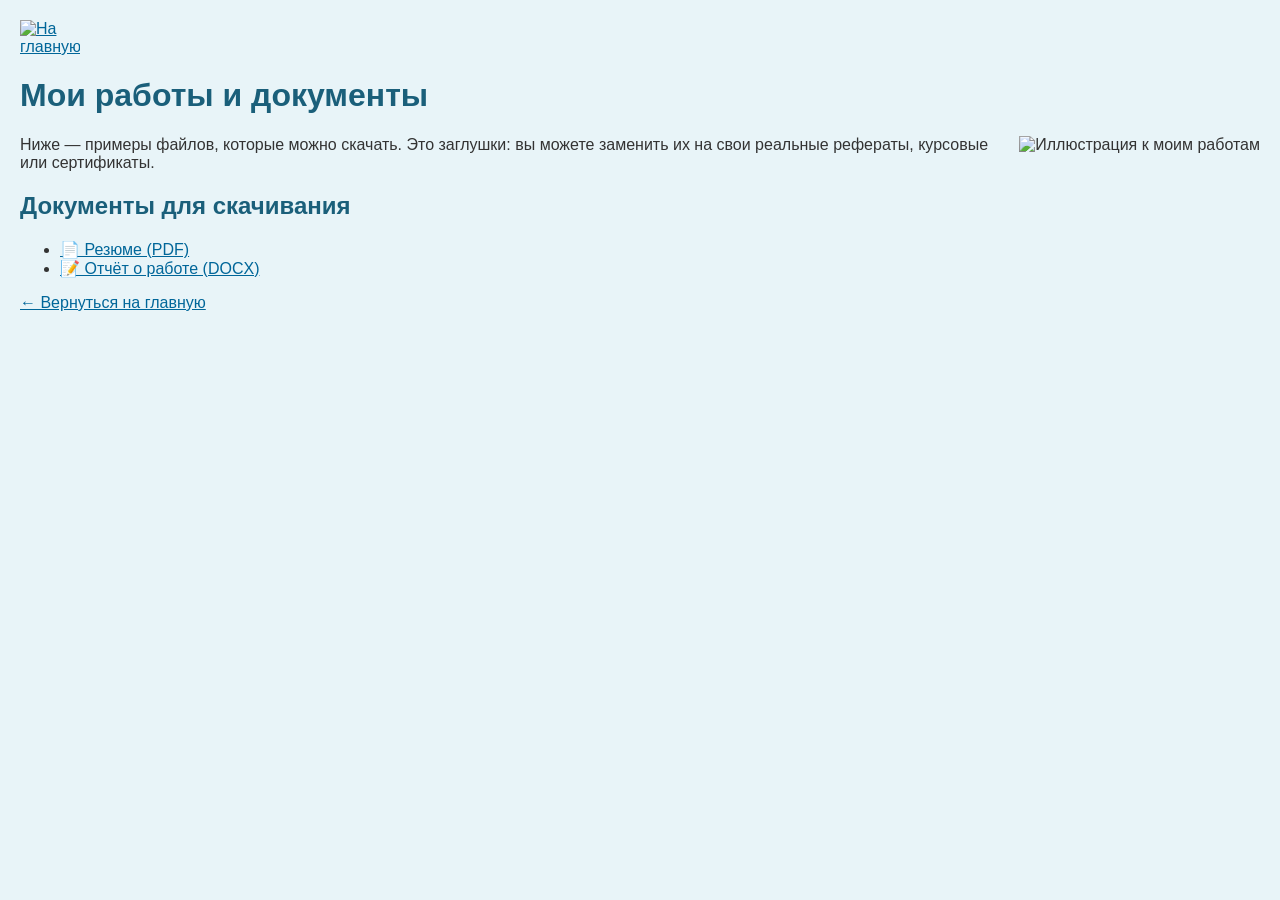
==== 1.html @ 4615b254 "Add files via upload" ====
<!DOCTYPE html>
<html lang="ru">
<head>
    <meta charset="UTF-8">
    <title>Моё портфолио — Работы</title>
    <link rel="stylesheet" href="style.css">
</head>
<!-- Фоновое изображение задаётся классом bg-page в style.css -->
<body class="bg-page">

    <a href="index.html">
        <img src="images/logo.png" alt="На главную" class="logo">
    </a>

    <h1 class="page-title">Мои работы и документы</h1>

    <!-- Картинка справа от текста (обтекание через float в CSS) -->
    <img src="images/work.jpg" alt="Иллюстрация к моим работам" class="float-right">

    <p>
        Ниже — примеры файлов, которые можно скачать. Это заглушки: вы можете заменить их на свои реальные рефераты, курсовые или сертификаты.
    </p>

    <h2>Документы для скачивания</h2>
    <ul>
        <li><a href="files/resume.pdf" target="_blank">📄 Резюме (PDF)</a></li>
        <li><a href="files/report.docx" target="_blank">📝 Отчёт о работе (DOCX)</a></li>
    </ul>

    <p>
        <a href="index.html">← Вернуться на главную</a>
    </p>

</body>
</html>
---- style.css ----
/* Общие стили для всех страниц */
body {
    font-family: Arial, sans-serif;
    background-color: #f0f8ff; /* цвет фона всех страниц */
    color: #333;
    margin: 20px;
}

/* Цвет всех заголовков */
h1, h2 {
    color: #1a5f7a;
}

/* Логотип в левом верхнем углу */
.logo {
    width: 60px;
    height: auto;
    display: block;
    margin-bottom: 10px;
}

/* Анимация пульсации для главного заголовка (требование HTML2) */
.main-title {
    animation: pulse 2s infinite;
}

@keyframes pulse {
    0% { transform: scale(1); }
    50% { transform: scale(1.05); }
    100% { transform: scale(1); }
}

/* Картинка на главной */
.avatar {
    max-width: 200px;
    height: auto;
    display: block;
    margin: 15px 0;
}

/* Таблица */
table {
    border-collapse: collapse;
    margin: 15px 0;
}

td {
    padding: 8px;
}

/* Страница 1: фоновое изображение для body */
.bg-page {
    background-image: url('images/bg.jpg');
    background-size: cover;
    background-attachment: fixed;
    background-color: #e8f4f8; /* запасной цвет, если картинка не загрузится */
}

/* Обтекание картинки текстом справа (требование HTML2) */
.float-right {
    float: right;
    margin: 0 0 10px 20px;
    max-width: 250px;
    height: auto;
}

/* Ссылки */
a {
    color: #006699;
}

a:hover {
    color: #ff6600;
}
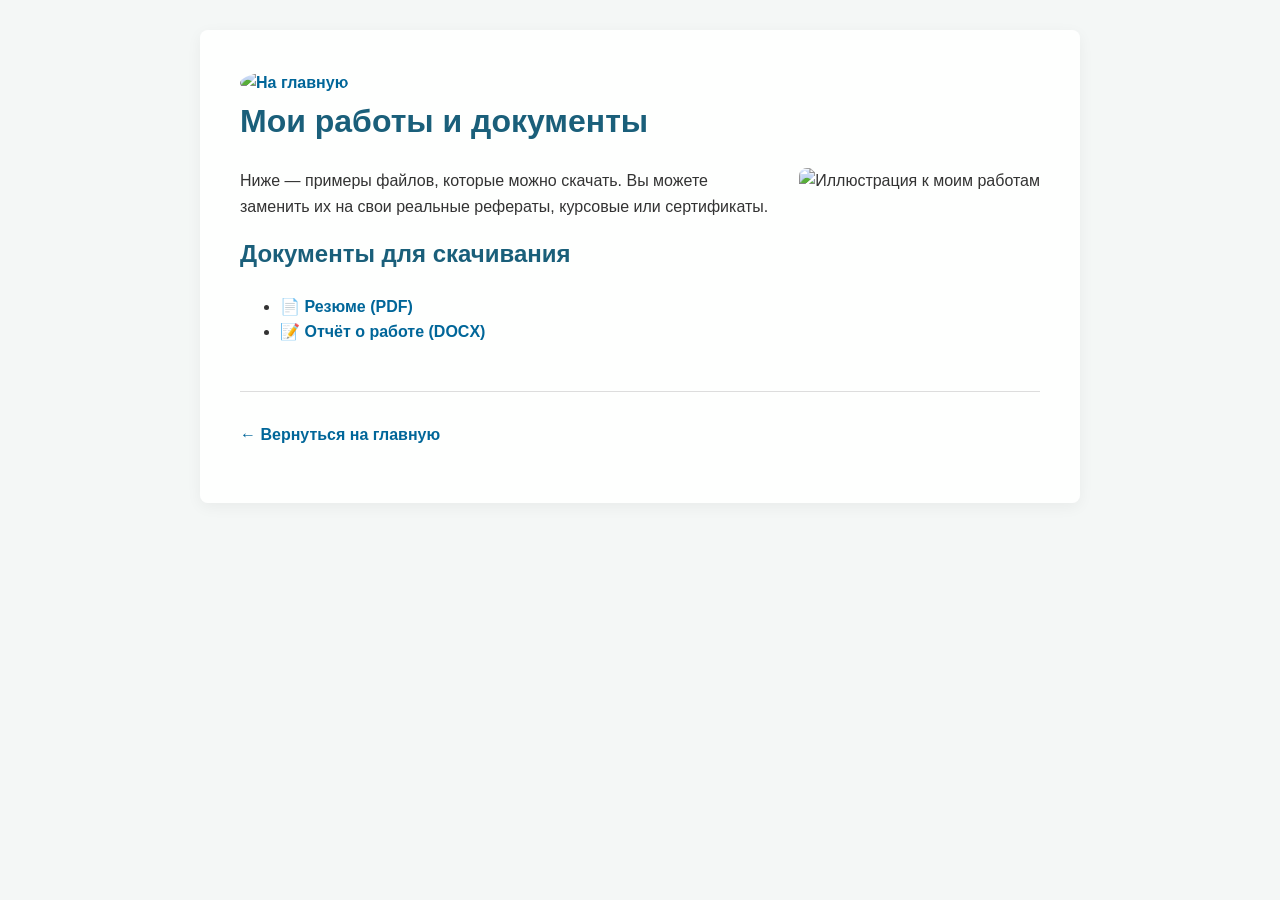
==== commit dc01ed59: "Refactor HTML structure and enhance content clarity Added a container div for layout and improved te" ====
--- a/1.html
+++ b/1.html
@@ -5,20 +5,19 @@
     <title>Моё портфолио — Работы</title>
     <link rel="stylesheet" href="style.css">
 </head>
-<!-- Фоновое изображение задаётся классом bg-page в style.css -->
 <body class="bg-page">
 
+<div class="container">
     <a href="index.html">
         <img src="images/logo.png" alt="На главную" class="logo">
     </a>
 
-    <h1 class="page-title">Мои работы и документы</h1>
+    <h1>Мои работы и документы</h1>
 
-    <!-- Картинка справа от текста (обтекание через float в CSS) -->
     <img src="images/work.jpg" alt="Иллюстрация к моим работам" class="float-right">
 
     <p>
-        Ниже — примеры файлов, которые можно скачать. Это заглушки: вы можете заменить их на свои реальные рефераты, курсовые или сертификаты.
+        Ниже — примеры файлов, которые можно скачать. Вы можете заменить их на свои реальные рефераты, курсовые или сертификаты.
     </p>
 
     <h2>Документы для скачивания</h2>
@@ -27,9 +26,11 @@
         <li><a href="files/report.docx" target="_blank">📝 Отчёт о работе (DOCX)</a></li>
     </ul>
 
-    <p>
-        <a href="index.html">← Вернуться на главную</a>
-    </p>
+    <div style="clear: both;"></div> <!-- Очистка обтекания -->
+
+    <hr>
+    <p><a href="index.html">← Вернуться на главную</a></p>
+</div>
 
 </body>
-</html>+</html>
--- a/style.css
+++ b/style.css
@@ -1,74 +1,109 @@
-/* Общие стили для всех страниц */
+/* Базовые настройки */
 body {
-    font-family: Arial, sans-serif;
-    background-color: #f0f8ff; /* цвет фона всех страниц */
+    font-family: 'Segoe UI', Arial, sans-serif;
+    background-color: #f4f7f6; /* Светло-серый фон */
     color: #333;
-    margin: 20px;
+    margin: 0;
+    padding: 0;
+    line-height: 1.6;
 }
 
-/* Цвет всех заголовков */
+/* Центрируем весь контент на странице */
+.container {
+    max-width: 800px;
+    margin: 30px auto;
+    background-color: #ffffff; /* Белая карточка для контента */
+    padding: 40px;
+    border-radius: 8px;
+    box-shadow: 0 4px 15px rgba(0,0,0,0.05); /* Легкая тень */
+}
+
+/* Цвет заголовков */
 h1, h2 {
     color: #1a5f7a;
+    margin-top: 0;
 }
 
-/* Логотип в левом верхнем углу */
+/* Линия-разделитель */
+hr {
+    border: 0;
+    height: 1px;
+    background: #ddd;
+    margin: 30px 0;
+}
+
+/* Логотип */
 .logo {
     width: 60px;
     height: auto;
-    display: block;
-    margin-bottom: 10px;
+    border-radius: 50%; /* Делает логотип круглым (если картинка квадратная) */
 }
 
-/* Анимация пульсации для главного заголовка (требование HTML2) */
+/* Главная картинка (аватар) */
+.avatar {
+    max-width: 100%;
+    height: auto;
+    border-radius: 8px;
+    margin: 20px 0;
+    display: block;
+}
+
+/* Картинка справа от текста на странице "Работы" */
+.float-right {
+    float: right;
+    margin: 0 0 15px 25px;
+    max-width: 250px;
+    height: auto;
+    border-radius: 8px;
+}
+
+/* Таблица */
+table {
+    width: 100%;
+    border-collapse: collapse;
+    margin: 20px 0;
+    background-color: #fff;
+}
+
+td {
+    padding: 12px;
+    border: 1px solid #ddd;
+    text-align: left;
+}
+
+tr:nth-child(even) {
+    background-color: #f9f9f9;
+}
+
+/* Ссылки */
+a {
+    color: #006699;
+    text-decoration: none;
+    font-weight: bold;
+}
+
+a:hover {
+    color: #ff6600;
+    text-decoration: underline;
+}
+
+/* Анимация (требование задания) */
 .main-title {
     animation: pulse 2s infinite;
 }
 
 @keyframes pulse {
     0% { transform: scale(1); }
-    50% { transform: scale(1.05); }
+    50% { transform: scale(1.03); color: #2c8caf; }
     100% { transform: scale(1); }
 }
 
-/* Картинка на главной */
-.avatar {
-    max-width: 200px;
-    height: auto;
-    display: block;
-    margin: 15px 0;
-}
-
-/* Таблица */
-table {
-    border-collapse: collapse;
-    margin: 15px 0;
-}
-
-td {
-    padding: 8px;
-}
-
-/* Страница 1: фоновое изображение для body */
+/* Фоновая картинка для страницы 1.html */
 .bg-page {
     background-image: url('images/bg.jpg');
     background-size: cover;
     background-attachment: fixed;
-    background-color: #e8f4f8; /* запасной цвет, если картинка не загрузится */
 }
-
-/* Обтекание картинки текстом справа (требование HTML2) */
-.float-right {
-    float: right;
-    margin: 0 0 10px 20px;
-    max-width: 250px;
-    height: auto;
+.bg-page .container {
+    background-color: rgba(255, 255, 255, 0.95); /* Полупрозрачный белый фон, чтобы текст читался */
 }
-
-/* Ссылки */
-a {
-    color: #006699;
-}
-
-a:hover {
-    color: #ff6600;
-}
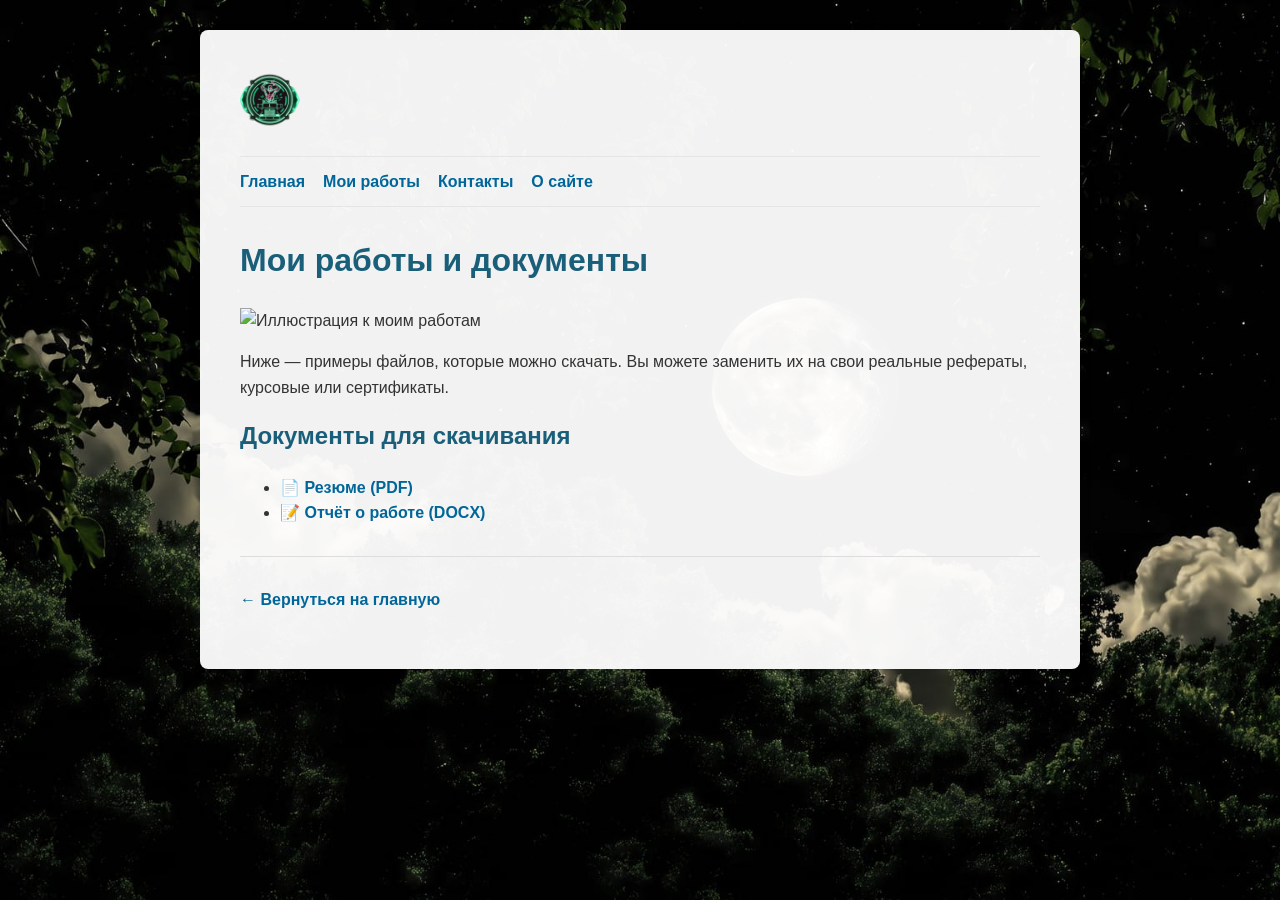
==== commit 3707c389: "Add files via upload" ====
--- a/1.html
+++ b/1.html
@@ -1,36 +1,44 @@
-<!DOCTYPE html>
-<html lang="ru">
-<head>
-    <meta charset="UTF-8">
-    <title>Моё портфолио — Работы</title>
-    <link rel="stylesheet" href="style.css">
-</head>
-<body class="bg-page">
-
-<div class="container">
-    <a href="index.html">
-        <img src="images/logo.png" alt="На главную" class="logo">
-    </a>
-
-    <h1>Мои работы и документы</h1>
-
-    <img src="images/work.jpg" alt="Иллюстрация к моим работам" class="float-right">
-
-    <p>
-        Ниже — примеры файлов, которые можно скачать. Вы можете заменить их на свои реальные рефераты, курсовые или сертификаты.
-    </p>
-
-    <h2>Документы для скачивания</h2>
-    <ul>
-        <li><a href="files/resume.pdf" target="_blank">📄 Резюме (PDF)</a></li>
-        <li><a href="files/report.docx" target="_blank">📝 Отчёт о работе (DOCX)</a></li>
-    </ul>
-
-    <div style="clear: both;"></div> <!-- Очистка обтекания -->
-
-    <hr>
-    <p><a href="index.html">← Вернуться на главную</a></p>
-</div>
-
-</body>
-</html>
+<!DOCTYPE html>
+<html lang="ru">
+<head>
+    <meta charset="UTF-8">
+    <title>Моё портфолио — Работы</title>
+    <link rel="stylesheet" href="style.css">
+</head>
+<body class="bg-page">
+
+<div class="container">
+    <a href="index.html">
+        <img src="images/logo.png" alt="На главную" class="logo">
+    </a>
+
+
+    <nav class="site-nav">
+        <a href="index.html">Главная</a>
+        <a href="1.html">Мои работы</a>
+        <a href="2.html">Контакты</a>
+        <a href="3.html">О сайте</a>
+    </nav>
+
+    <h1>Мои работы и документы</h1>
+
+    <img src="images/work.jpg" alt="Иллюстрация к моим работам" class="float-right">
+
+    <p>
+        Ниже — примеры файлов, которые можно скачать. Вы можете заменить их на свои реальные рефераты, курсовые или сертификаты.
+    </p>
+
+    <h2>Документы для скачивания</h2>
+    <ul>
+        <li><a href="files/resume.pdf" target="_blank">📄 Резюме (PDF)</a></li>
+        <li><a href="files/report.docx" target="_blank">📝 Отчёт о работе (DOCX)</a></li>
+    </ul>
+
+    <div style="clear: both;"></div> <!-- Очистка обтекания -->
+
+    <hr>
+    <p><a href="index.html">← Вернуться на главную</a></p>
+</div>
+
+</body>
+</html>
--- a/style.css
+++ b/style.css
@@ -1,109 +1,167 @@
-/* Базовые настройки */
-body {
-    font-family: 'Segoe UI', Arial, sans-serif;
-    background-color: #f4f7f6; /* Светло-серый фон */
-    color: #333;
-    margin: 0;
-    padding: 0;
-    line-height: 1.6;
-}
-
-/* Центрируем весь контент на странице */
-.container {
-    max-width: 800px;
-    margin: 30px auto;
-    background-color: #ffffff; /* Белая карточка для контента */
-    padding: 40px;
-    border-radius: 8px;
-    box-shadow: 0 4px 15px rgba(0,0,0,0.05); /* Легкая тень */
-}
-
-/* Цвет заголовков */
-h1, h2 {
-    color: #1a5f7a;
-    margin-top: 0;
-}
-
-/* Линия-разделитель */
-hr {
-    border: 0;
-    height: 1px;
-    background: #ddd;
-    margin: 30px 0;
-}
-
-/* Логотип */
-.logo {
-    width: 60px;
-    height: auto;
-    border-radius: 50%; /* Делает логотип круглым (если картинка квадратная) */
-}
-
-/* Главная картинка (аватар) */
-.avatar {
-    max-width: 100%;
-    height: auto;
-    border-radius: 8px;
-    margin: 20px 0;
-    display: block;
-}
-
-/* Картинка справа от текста на странице "Работы" */
-.float-right {
-    float: right;
-    margin: 0 0 15px 25px;
-    max-width: 250px;
-    height: auto;
-    border-radius: 8px;
-}
-
-/* Таблица */
-table {
-    width: 100%;
-    border-collapse: collapse;
-    margin: 20px 0;
-    background-color: #fff;
-}
-
-td {
-    padding: 12px;
-    border: 1px solid #ddd;
-    text-align: left;
-}
-
-tr:nth-child(even) {
-    background-color: #f9f9f9;
-}
-
-/* Ссылки */
-a {
-    color: #006699;
-    text-decoration: none;
-    font-weight: bold;
-}
-
-a:hover {
-    color: #ff6600;
-    text-decoration: underline;
-}
-
-/* Анимация (требование задания) */
-.main-title {
-    animation: pulse 2s infinite;
-}
-
-@keyframes pulse {
-    0% { transform: scale(1); }
-    50% { transform: scale(1.03); color: #2c8caf; }
-    100% { transform: scale(1); }
-}
-
-/* Фоновая картинка для страницы 1.html */
-.bg-page {
-    background-image: url('images/bg.jpg');
-    background-size: cover;
-    background-attachment: fixed;
-}
-.bg-page .container {
-    background-color: rgba(255, 255, 255, 0.95); /* Полупрозрачный белый фон, чтобы текст читался */
-}
+/* Базовые настройки */
+body {
+    font-family: 'Segoe UI', Arial, sans-serif;
+    background-color: #f4f7f6; /* Светло-серый фон */
+    color: #333;
+    margin: 0;
+    padding: 0;
+    line-height: 1.6;
+}
+
+/* Центрируем весь контент на странице */
+.container {
+    max-width: 800px;
+    margin: 30px auto;
+    background-color: #ffffff; /* Белая карточка для контента */
+    padding: 40px;
+    border-radius: 8px;
+    box-shadow: 0 4px 15px rgba(0,0,0,0.05); /* Легкая тень */
+}
+
+/* Цвет заголовков */
+h1, h2 {
+    color: #1a5f7a;
+    margin-top: 0;
+}
+
+/* Линия-разделитель */
+hr {
+    border: 0;
+    height: 1px;
+    background: #ddd;
+    margin: 30px 0;
+}
+
+/* Логотип */
+.logo {
+    width: 60px;
+    height: auto;
+    border-radius: 50%; /* Делает логотип круглым (если картинка квадратная) */
+}
+
+/* Главная картинка (аватар) */
+.avatar {
+    max-width: 100%;
+    height: auto;
+    border-radius: 8px;
+    margin: 20px 0;
+    display: block;
+}
+
+/* Картинка слева, текст справа — требование задания */
+.image-text {
+    display: flex;
+    align-items: flex-start;
+    gap: 25px;
+    margin: 20px 0;
+}
+
+.work-image {
+    display: block;
+    width: 38%;
+    max-width: 250px;
+    height: auto;
+    border-radius: 8px;
+}
+
+.side-text {
+    flex: 1;
+}
+.side-text p:first-child {
+    margin-top: 0;
+}
+
+/* Единая навигация на всех страницах */
+.site-nav {
+    display: flex;
+    flex-wrap: wrap;
+    gap: 18px;
+    margin: 18px 0 28px;
+    padding: 12px 0;
+    border-top: 1px solid #e5e5e5;
+    border-bottom: 1px solid #e5e5e5;
+}
+.site-nav a {
+    display: inline-block;
+}
+
+/* Таблица */
+table {
+    width: 100%;
+    border-collapse: collapse;
+    margin: 20px 0;
+    background-color: #fff;
+}
+
+td {
+    padding: 12px;
+    border: 1px solid #ddd;
+    text-align: left;
+}
+
+tr:nth-child(even) {
+    background-color: #f9f9f9;
+}
+
+/* Ссылки */
+a {
+    color: #006699;
+    text-decoration: none;
+    font-weight: bold;
+}
+
+a:hover {
+    color: #ff6600;
+    text-decoration: underline;
+}
+
+/* Анимация (требование задания) */
+.main-title {
+    animation: pulse 2s infinite;
+}
+
+@keyframes pulse {
+    0% { transform: scale(1); }
+    50% { transform: scale(1.03); color: #2c8caf; }
+    100% { transform: scale(1); }
+}
+
+/* Фоновая картинка для страницы 1.html */
+.bg-page {
+    background-image: url('images/bg.jpg');
+    background-size: cover;
+    background-attachment: fixed;
+}
+.bg-page .container {
+    background-color: rgba(255, 255, 255, 0.95); /* Полупрозрачный белый фон, чтобы текст читался */
+}
+
+
+/* GIF-анимация рабочего пространства в портфолио */
+.portfolio-gif {
+    display: block;
+    width: 100%;
+    max-width: 640px;
+    height: auto;
+    margin: 20px auto 30px;
+    border-radius: 10px;
+    box-shadow: 0 4px 15px rgba(0, 0, 0, 0.12);
+}
+
+
+/* Чтобы блок с картинкой и текстом правильно выглядел на телефонах */
+@media (max-width: 600px) {
+    .container {
+        margin: 12px;
+        padding: 20px;
+    }
+
+    .image-text {
+        flex-direction: column;
+    }
+
+    .work-image {
+        width: 100%;
+        max-width: 100%;
+    }
+}
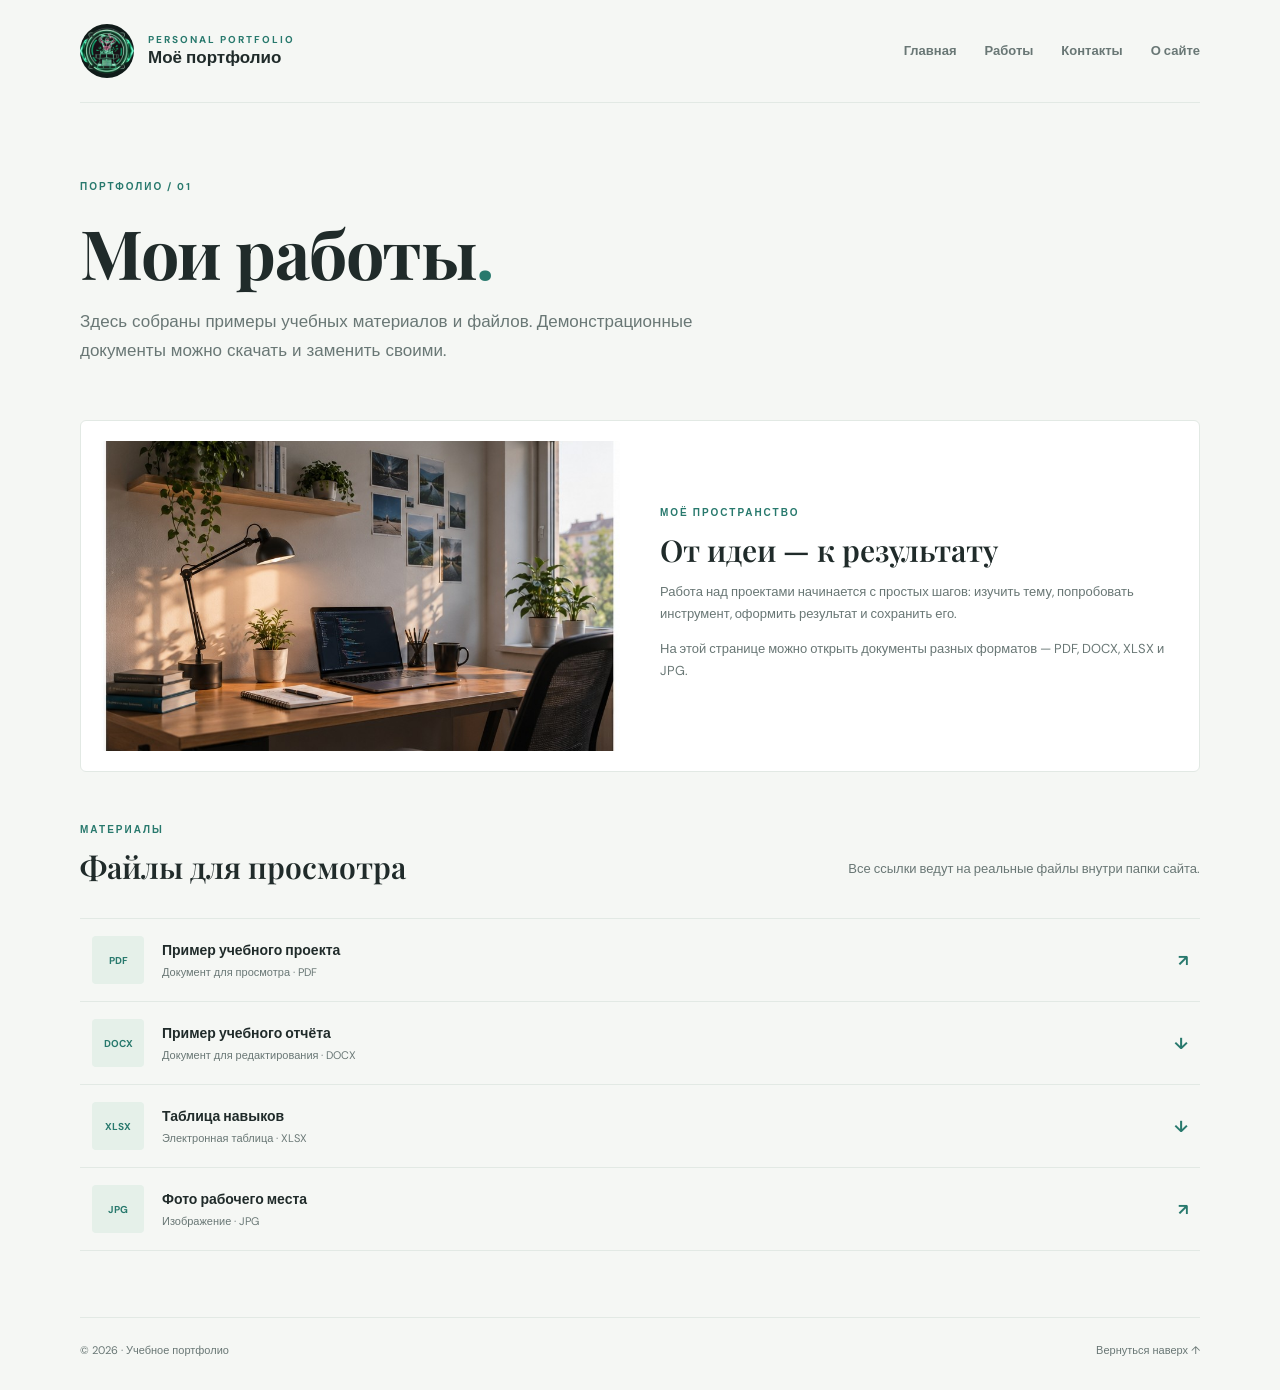
==== commit 6821b1b9: "Add files via upload" ====
--- a/1.html
+++ b/1.html
@@ -1,44 +1,3 @@
-<!DOCTYPE html>
-<html lang="ru">
-<head>
-    <meta charset="UTF-8">
-    <title>Моё портфолио — Работы</title>
-    <link rel="stylesheet" href="style.css">
-</head>
-<body class="bg-page">
-
-<div class="container">
-    <a href="index.html">
-        <img src="images/logo.png" alt="На главную" class="logo">
-    </a>
-
-
-    <nav class="site-nav">
-        <a href="index.html">Главная</a>
-        <a href="1.html">Мои работы</a>
-        <a href="2.html">Контакты</a>
-        <a href="3.html">О сайте</a>
-    </nav>
-
-    <h1>Мои работы и документы</h1>
-
-    <img src="images/work.jpg" alt="Иллюстрация к моим работам" class="float-right">
-
-    <p>
-        Ниже — примеры файлов, которые можно скачать. Вы можете заменить их на свои реальные рефераты, курсовые или сертификаты.
-    </p>
-
-    <h2>Документы для скачивания</h2>
-    <ul>
-        <li><a href="files/resume.pdf" target="_blank">📄 Резюме (PDF)</a></li>
-        <li><a href="files/report.docx" target="_blank">📝 Отчёт о работе (DOCX)</a></li>
-    </ul>
-
-    <div style="clear: both;"></div> <!-- Очистка обтекания -->
-
-    <hr>
-    <p><a href="index.html">← Вернуться на главную</a></p>
-</div>
-
-</body>
-</html>
+<!doctype html><html lang="ru"><head><meta charset="utf-8"><meta name="viewport" content="width=device-width, initial-scale=1"><meta name="description" content="Учебные проекты и документы для скачивания."><title>Мои работы — Моё портфолио</title><link rel="stylesheet" href="style.css"></head><body class=""><div class="site-shell"><header class="site-header"><a class="brand" href="index.html" aria-label="На главную"><img src="images/logo.png" alt="Логотип портфолио — перейти на главную"></a><div class="brand-name"><span class="eyebrow">PERSONAL PORTFOLIO</span><strong>Моё портфолио</strong></div><nav class="site-nav" aria-label="Основная навигация"><a href="index.html">Главная</a><a href="1.html">Работы</a><a href="2.html">Контакты</a><a href="3.html">О сайте</a></nav></header><main><section class="page-intro"><span class="eyebrow">ПОРТФОЛИО / 01</span><h1>Мои работы<span class="dot">.</span></h1><p class="lead">Здесь собраны примеры учебных материалов и файлов. Демонстрационные документы можно скачать и заменить своими.</p></section>
+<section class="work-feature"><img src="images/work.jpg" alt="Уютный рабочий стол с ноутбуком, блокнотом и настольной лампой"><div><span class="eyebrow">МОЁ ПРОСТРАНСТВО</span><h2>От идеи — к результату</h2><p>Работа над проектами начинается с простых шагов: изучить тему, попробовать инструмент, оформить результат и сохранить его.</p><p>На этой странице можно открыть документы разных форматов — PDF, DOCX, XLSX и JPG.</p></div></section>
+<section class="section"><div class="section-heading"><div><span class="eyebrow">МАТЕРИАЛЫ</span><h2>Файлы для просмотра</h2></div><p>Все ссылки ведут на реальные файлы внутри папки сайта.</p></div><div class="file-list"><a class="file-item" href="files/sample-project.pdf" target="_blank"><span class="file-type">PDF</span><span><strong>Пример учебного проекта</strong><small>Документ для просмотра · PDF</small></span><b>↗</b></a><a class="file-item" href="files/sample-report.docx" download><span class="file-type">DOCX</span><span><strong>Пример учебного отчёта</strong><small>Документ для редактирования · DOCX</small></span><b>↓</b></a><a class="file-item" href="files/skills.xlsx" download><span class="file-type">XLSX</span><span><strong>Таблица навыков</strong><small>Электронная таблица · XLSX</small></span><b>↓</b></a><a class="file-item" href="images/work.jpg" target="_blank"><span class="file-type">JPG</span><span><strong>Фото рабочего места</strong><small>Изображение · JPG</small></span><b>↗</b></a></div></section></main><footer class="site-footer"><span>© 2026 · Учебное портфолио</span><a href="index.html">Вернуться наверх ↑</a></footer></div></body></html>
--- a/style.css
+++ b/style.css
@@ -1,167 +1,2 @@
-/* Базовые настройки */
-body {
-    font-family: 'Segoe UI', Arial, sans-serif;
-    background-color: #f4f7f6; /* Светло-серый фон */
-    color: #333;
-    margin: 0;
-    padding: 0;
-    line-height: 1.6;
-}
-
-/* Центрируем весь контент на странице */
-.container {
-    max-width: 800px;
-    margin: 30px auto;
-    background-color: #ffffff; /* Белая карточка для контента */
-    padding: 40px;
-    border-radius: 8px;
-    box-shadow: 0 4px 15px rgba(0,0,0,0.05); /* Легкая тень */
-}
-
-/* Цвет заголовков */
-h1, h2 {
-    color: #1a5f7a;
-    margin-top: 0;
-}
-
-/* Линия-разделитель */
-hr {
-    border: 0;
-    height: 1px;
-    background: #ddd;
-    margin: 30px 0;
-}
-
-/* Логотип */
-.logo {
-    width: 60px;
-    height: auto;
-    border-radius: 50%; /* Делает логотип круглым (если картинка квадратная) */
-}
-
-/* Главная картинка (аватар) */
-.avatar {
-    max-width: 100%;
-    height: auto;
-    border-radius: 8px;
-    margin: 20px 0;
-    display: block;
-}
-
-/* Картинка слева, текст справа — требование задания */
-.image-text {
-    display: flex;
-    align-items: flex-start;
-    gap: 25px;
-    margin: 20px 0;
-}
-
-.work-image {
-    display: block;
-    width: 38%;
-    max-width: 250px;
-    height: auto;
-    border-radius: 8px;
-}
-
-.side-text {
-    flex: 1;
-}
-.side-text p:first-child {
-    margin-top: 0;
-}
-
-/* Единая навигация на всех страницах */
-.site-nav {
-    display: flex;
-    flex-wrap: wrap;
-    gap: 18px;
-    margin: 18px 0 28px;
-    padding: 12px 0;
-    border-top: 1px solid #e5e5e5;
-    border-bottom: 1px solid #e5e5e5;
-}
-.site-nav a {
-    display: inline-block;
-}
-
-/* Таблица */
-table {
-    width: 100%;
-    border-collapse: collapse;
-    margin: 20px 0;
-    background-color: #fff;
-}
-
-td {
-    padding: 12px;
-    border: 1px solid #ddd;
-    text-align: left;
-}
-
-tr:nth-child(even) {
-    background-color: #f9f9f9;
-}
-
-/* Ссылки */
-a {
-    color: #006699;
-    text-decoration: none;
-    font-weight: bold;
-}
-
-a:hover {
-    color: #ff6600;
-    text-decoration: underline;
-}
-
-/* Анимация (требование задания) */
-.main-title {
-    animation: pulse 2s infinite;
-}
-
-@keyframes pulse {
-    0% { transform: scale(1); }
-    50% { transform: scale(1.03); color: #2c8caf; }
-    100% { transform: scale(1); }
-}
-
-/* Фоновая картинка для страницы 1.html */
-.bg-page {
-    background-image: url('images/bg.jpg');
-    background-size: cover;
-    background-attachment: fixed;
-}
-.bg-page .container {
-    background-color: rgba(255, 255, 255, 0.95); /* Полупрозрачный белый фон, чтобы текст читался */
-}
-
-
-/* GIF-анимация рабочего пространства в портфолио */
-.portfolio-gif {
-    display: block;
-    width: 100%;
-    max-width: 640px;
-    height: auto;
-    margin: 20px auto 30px;
-    border-radius: 10px;
-    box-shadow: 0 4px 15px rgba(0, 0, 0, 0.12);
-}
-
-
-/* Чтобы блок с картинкой и текстом правильно выглядел на телефонах */
-@media (max-width: 600px) {
-    .container {
-        margin: 12px;
-        padding: 20px;
-    }
-
-    .image-text {
-        flex-direction: column;
-    }
-
-    .work-image {
-        width: 100%;
-        max-width: 100%;
-    }
-}
+@import url('https://fonts.googleapis.com/css2?family=DM+Sans:wght@400;500;600;700&family=Playfair+Display:ital,wght@0,600;0,700;1,600;1,700&display=swap');
+:root{--ink:#202b2a;--muted:#697775;--accent:#28796d;--accent-dark:#1d5d54;--paper:#f5f7f4;--line:#e2e9e4;--white:#fff;--serif:'Playfair Display',Georgia,serif;--sans:'DM Sans',Arial,sans-serif}*{box-sizing:border-box}html{scroll-behavior:smooth}body{margin:0;background:var(--paper);color:var(--ink);font:16px/1.7 var(--sans)}a{color:inherit}.site-shell{width:min(1120px,calc(100% - 48px));margin:auto}.site-header{display:flex;align-items:center;gap:14px;padding:24px 0;border-bottom:1px solid var(--line)}.brand img{display:block;width:54px;height:54px;object-fit:cover;border-radius:50%;background:#101b19}.brand-name{display:grid;line-height:1.25}.brand-name strong{font-size:17px}.eyebrow{font-size:10px;letter-spacing:2px;font-weight:700;color:var(--accent)}.site-nav{display:flex;gap:28px;margin-left:auto}.site-nav a{text-decoration:none;color:var(--muted);font-size:13px;font-weight:600;transition:color .2s}.site-nav a:hover,.site-nav a:focus{color:var(--accent)}main{min-height:65vh}.hero{display:grid;grid-template-columns:1.03fr .97fr;gap:64px;align-items:center;padding:74px 0 80px}.hero h1,.page-intro h1{font:700 clamp(42px,6vw,68px)/1.12 var(--serif);letter-spacing:-1.5px;margin:16px 0 22px}.hero h1 em{color:var(--accent);font-weight:600}.lead{font-size:17px;color:var(--muted);max-width:560px}.button{display:inline-flex;gap:24px;align-items:center;margin-top:18px;padding:13px 19px;background:var(--accent);color:white;text-decoration:none;border-radius:4px;font-size:13px;font-weight:700;transition:background .2s,transform .2s}.button:hover{background:var(--accent-dark);transform:translateY(-2px)}.hero-photo{position:relative}.hero-photo img{width:100%;height:410px;object-fit:cover;border-radius:7px;display:block;box-shadow:0 18px 45px #1b33251c}.photo-note{position:absolute;bottom:18px;left:18px;background:#fffF;padding:8px 13px;border-radius:3px;font-size:11px}.section{padding:42px 0 66px}.section-heading{display:flex;justify-content:space-between;align-items:end;gap:30px;margin-bottom:25px}.section-heading h2,.animation-panel h2,.work-feature h2,.contact-card h2,.about-text h2{font:600 30px/1.2 var(--serif);margin:8px 0}.section-heading p{max-width:360px;color:var(--muted);font-size:13px}.feature-grid{display:grid;grid-template-columns:repeat(3,1fr);gap:14px}.feature{background:var(--white);padding:25px;border:1px solid var(--line);border-radius:5px;transition:transform .25s,box-shadow .25s}.feature:hover{transform:translateY(-5px);box-shadow:0 12px 25px #1b332510}.feature-number{color:var(--accent);font-size:11px;letter-spacing:1px}.feature h3{font-size:16px;margin:16px 0 8px}.feature p,.work-feature p,.about-text p{font-size:13px;color:var(--muted)}.animation-panel{display:grid;grid-template-columns:.7fr 1.3fr;gap:36px;align-items:center;padding:26px;background:#e9f0eb;border-radius:6px;margin-bottom:75px}.animation-panel p{font-size:13px;color:var(--muted)}.animation-panel img{width:100%;height:240px;object-fit:cover;border-radius:4px}.page-intro{padding:68px 0 38px}.page-intro h1{margin-bottom:12px}.page-intro .lead{max-width:650px}.dot{color:var(--accent)}.work-feature{display:grid;grid-template-columns:1fr 1fr;gap:40px;align-items:center;padding:20px;background:white;border:1px solid var(--line);border-radius:6px}.work-feature img{width:100%;height:310px;object-fit:cover;border-radius:4px}.file-list{border-top:1px solid var(--line)}.file-item{display:flex;align-items:center;gap:18px;padding:17px 12px;border-bottom:1px solid var(--line);text-decoration:none;transition:background .2s}.file-item:hover{background:#eaf1ec}.file-type{display:grid;place-items:center;width:52px;height:48px;background:#e5f0e9;color:var(--accent);font-size:10px;font-weight:700;border-radius:4px}.file-item span:nth-child(2){display:grid}.file-item strong{font-size:14px}.file-item small{font-size:11px;color:var(--muted)}.file-item>b{margin-left:auto;color:var(--accent)}.contact-card{display:grid;grid-template-columns:1fr 1fr;gap:45px;padding:38px;background:white;border:1px solid var(--line);border-radius:6px;margin-bottom:80px}.contact-lines>div{display:grid;gap:5px;margin-bottom:20px}.contact-lines small{font-size:10px;letter-spacing:1.5px;color:var(--accent);font-weight:700}.contact-lines a,.contact-lines span{font-size:15px;text-decoration:none}.hint{font-size:11px;color:var(--muted);padding:12px;background:var(--paper)}.about-layout{display:grid;grid-template-columns:1fr 1fr;gap:42px;align-items:center;margin:0 0 80px;padding:24px;background:#ffffffed;border-radius:6px}.about-layout img{width:100%;height:360px;object-fit:cover;border-radius:4px}.text-link{display:inline-block;color:var(--accent);font-size:13px;font-weight:700;text-decoration:none;margin-top:10px}.site-footer{display:flex;justify-content:space-between;padding:23px 0 30px;border-top:1px solid var(--line);font-size:11px;color:var(--muted)}.site-footer a{text-decoration:none}.bg-page{background:linear-gradient(#f5f7f4e8,#f5f7f4e8),url('images/bg.jpg') center/cover fixed}.bg-page .about-layout{backdrop-filter:blur(4px)}@keyframes gentle-float{0%,100%{transform:translateY(0)}50%{transform:translateY(-7px)}}.hero-photo{animation:gentle-float 6s ease-in-out infinite}@media(prefers-reduced-motion:reduce){*,*::before,*::after{scroll-behavior:auto!important;animation:none!important;transition:none!important}}@media(max-width:760px){.site-shell{width:min(100% - 30px,600px)}.site-header{flex-wrap:wrap}.site-nav{width:100%;margin:10px 0 0;gap:20px;flex-wrap:wrap}.hero,.work-feature,.contact-card,.about-layout,.animation-panel{grid-template-columns:1fr;gap:24px}.hero{padding:48px 0}.hero-photo img{height:300px}.feature-grid{grid-template-columns:1fr}.section-heading{display:block}.work-feature img,.about-layout img{height:260px}.page-intro{padding:48px 0 28px}.contact-card{padding:24px}.animation-panel{padding:20px}.animation-panel img{height:200px}}@media(max-width:420px){.site-nav{gap:12px}.site-nav a{font-size:12px}.brand-name strong{font-size:15px}.hero h1,.page-intro h1{font-size:42px}}
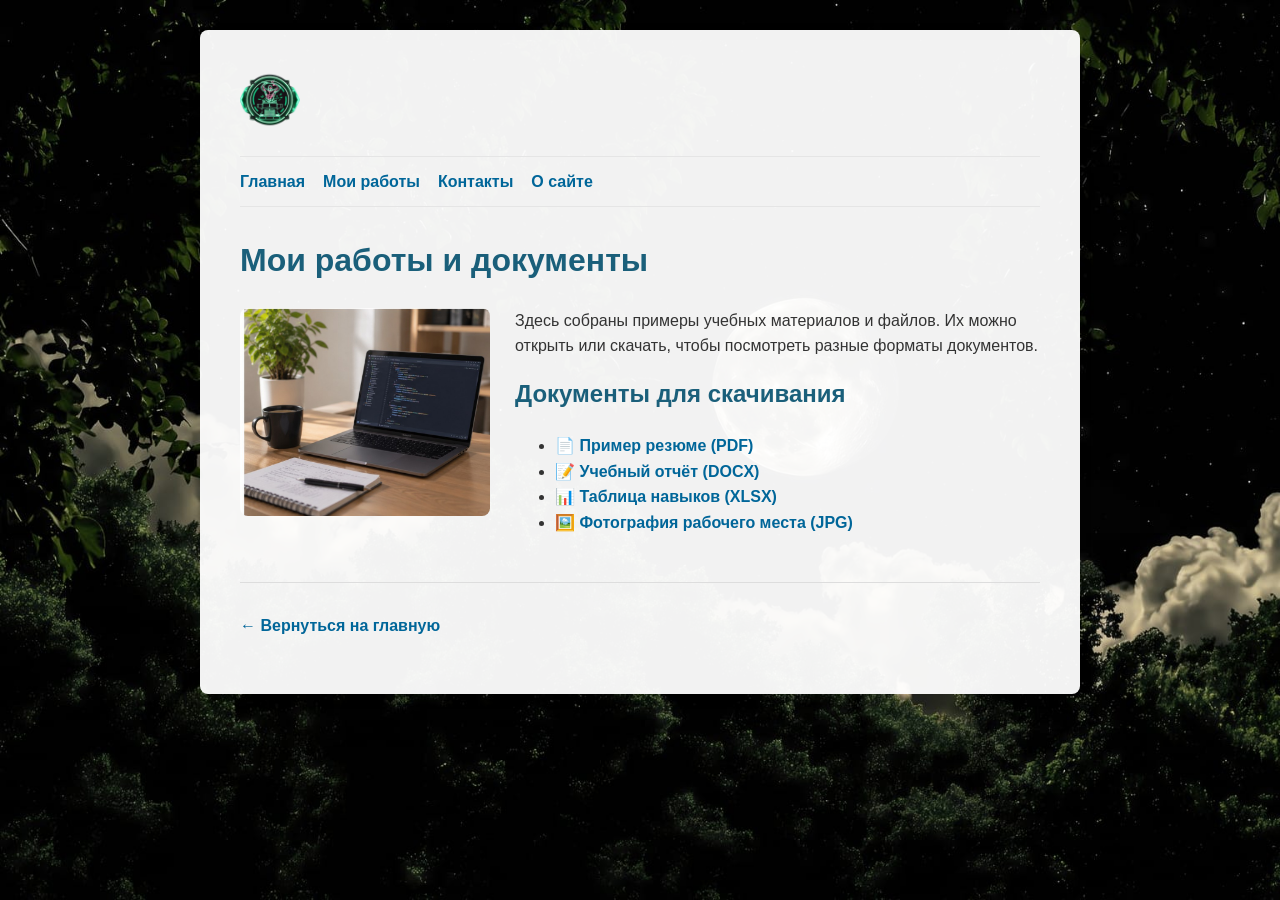
==== commit b2d89452: "Add files via upload" ====
--- a/1.html
+++ b/1.html
@@ -1,3 +1,44 @@
-<!doctype html><html lang="ru"><head><meta charset="utf-8"><meta name="viewport" content="width=device-width, initial-scale=1"><meta name="description" content="Учебные проекты и документы для скачивания."><title>Мои работы — Моё портфолио</title><link rel="stylesheet" href="style.css"></head><body class=""><div class="site-shell"><header class="site-header"><a class="brand" href="index.html" aria-label="На главную"><img src="images/logo.png" alt="Логотип портфолио — перейти на главную"></a><div class="brand-name"><span class="eyebrow">PERSONAL PORTFOLIO</span><strong>Моё портфолио</strong></div><nav class="site-nav" aria-label="Основная навигация"><a href="index.html">Главная</a><a href="1.html">Работы</a><a href="2.html">Контакты</a><a href="3.html">О сайте</a></nav></header><main><section class="page-intro"><span class="eyebrow">ПОРТФОЛИО / 01</span><h1>Мои работы<span class="dot">.</span></h1><p class="lead">Здесь собраны примеры учебных материалов и файлов. Демонстрационные документы можно скачать и заменить своими.</p></section>
-<section class="work-feature"><img src="images/work.jpg" alt="Уютный рабочий стол с ноутбуком, блокнотом и настольной лампой"><div><span class="eyebrow">МОЁ ПРОСТРАНСТВО</span><h2>От идеи — к результату</h2><p>Работа над проектами начинается с простых шагов: изучить тему, попробовать инструмент, оформить результат и сохранить его.</p><p>На этой странице можно открыть документы разных форматов — PDF, DOCX, XLSX и JPG.</p></div></section>
-<section class="section"><div class="section-heading"><div><span class="eyebrow">МАТЕРИАЛЫ</span><h2>Файлы для просмотра</h2></div><p>Все ссылки ведут на реальные файлы внутри папки сайта.</p></div><div class="file-list"><a class="file-item" href="files/sample-project.pdf" target="_blank"><span class="file-type">PDF</span><span><strong>Пример учебного проекта</strong><small>Документ для просмотра · PDF</small></span><b>↗</b></a><a class="file-item" href="files/sample-report.docx" download><span class="file-type">DOCX</span><span><strong>Пример учебного отчёта</strong><small>Документ для редактирования · DOCX</small></span><b>↓</b></a><a class="file-item" href="files/skills.xlsx" download><span class="file-type">XLSX</span><span><strong>Таблица навыков</strong><small>Электронная таблица · XLSX</small></span><b>↓</b></a><a class="file-item" href="images/work.jpg" target="_blank"><span class="file-type">JPG</span><span><strong>Фото рабочего места</strong><small>Изображение · JPG</small></span><b>↗</b></a></div></section></main><footer class="site-footer"><span>© 2026 · Учебное портфолио</span><a href="index.html">Вернуться наверх ↑</a></footer></div></body></html>+<!DOCTYPE html>
+<html lang="ru">
+<head>
+    <meta charset="UTF-8">
+    <title>Моё портфолио — Работы</title>
+    <link rel="stylesheet" href="style.css">
+</head>
+<body class="bg-page">
+
+<div class="container">
+    <a href="index.html">
+        <img src="images/logo.png" alt="На главную" class="logo">
+    </a>
+
+
+    <nav class="site-nav">
+        <a href="index.html">Главная</a>
+        <a href="1.html">Мои работы</a>
+        <a href="2.html">Контакты</a>
+        <a href="3.html">О сайте</a>
+    </nav>
+
+    <h1>Мои работы и документы</h1>
+
+    <div class="image-text">
+        <img src="images/work.jpg" alt="Ноутбук с открытым редактором кода на рабочем столе" class="work-image">
+        <div class="side-text">
+            <p>Здесь собраны примеры учебных материалов и файлов. Их можно открыть или скачать, чтобы посмотреть разные форматы документов.</p>
+            <h2>Документы для скачивания</h2>
+            <ul>
+                <li><a href="files/resume.pdf" target="_blank">📄 Пример резюме (PDF)</a></li>
+                <li><a href="files/report.docx" download>📝 Учебный отчёт (DOCX)</a></li>
+                <li><a href="files/skills.xlsx" download>📊 Таблица навыков (XLSX)</a></li>
+                <li><a href="images/work.jpg" target="_blank">🖼️ Фотография рабочего места (JPG)</a></li>
+            </ul>
+        </div>
+    </div>
+
+    <hr>
+    <p><a href="index.html">← Вернуться на главную</a></p>
+</div>
+
+</body>
+</html>
--- a/style.css
+++ b/style.css
@@ -1,2 +1,167 @@
-@import url('https://fonts.googleapis.com/css2?family=DM+Sans:wght@400;500;600;700&family=Playfair+Display:ital,wght@0,600;0,700;1,600;1,700&display=swap');
-:root{--ink:#202b2a;--muted:#697775;--accent:#28796d;--accent-dark:#1d5d54;--paper:#f5f7f4;--line:#e2e9e4;--white:#fff;--serif:'Playfair Display',Georgia,serif;--sans:'DM Sans',Arial,sans-serif}*{box-sizing:border-box}html{scroll-behavior:smooth}body{margin:0;background:var(--paper);color:var(--ink);font:16px/1.7 var(--sans)}a{color:inherit}.site-shell{width:min(1120px,calc(100% - 48px));margin:auto}.site-header{display:flex;align-items:center;gap:14px;padding:24px 0;border-bottom:1px solid var(--line)}.brand img{display:block;width:54px;height:54px;object-fit:cover;border-radius:50%;background:#101b19}.brand-name{display:grid;line-height:1.25}.brand-name strong{font-size:17px}.eyebrow{font-size:10px;letter-spacing:2px;font-weight:700;color:var(--accent)}.site-nav{display:flex;gap:28px;margin-left:auto}.site-nav a{text-decoration:none;color:var(--muted);font-size:13px;font-weight:600;transition:color .2s}.site-nav a:hover,.site-nav a:focus{color:var(--accent)}main{min-height:65vh}.hero{display:grid;grid-template-columns:1.03fr .97fr;gap:64px;align-items:center;padding:74px 0 80px}.hero h1,.page-intro h1{font:700 clamp(42px,6vw,68px)/1.12 var(--serif);letter-spacing:-1.5px;margin:16px 0 22px}.hero h1 em{color:var(--accent);font-weight:600}.lead{font-size:17px;color:var(--muted);max-width:560px}.button{display:inline-flex;gap:24px;align-items:center;margin-top:18px;padding:13px 19px;background:var(--accent);color:white;text-decoration:none;border-radius:4px;font-size:13px;font-weight:700;transition:background .2s,transform .2s}.button:hover{background:var(--accent-dark);transform:translateY(-2px)}.hero-photo{position:relative}.hero-photo img{width:100%;height:410px;object-fit:cover;border-radius:7px;display:block;box-shadow:0 18px 45px #1b33251c}.photo-note{position:absolute;bottom:18px;left:18px;background:#fffF;padding:8px 13px;border-radius:3px;font-size:11px}.section{padding:42px 0 66px}.section-heading{display:flex;justify-content:space-between;align-items:end;gap:30px;margin-bottom:25px}.section-heading h2,.animation-panel h2,.work-feature h2,.contact-card h2,.about-text h2{font:600 30px/1.2 var(--serif);margin:8px 0}.section-heading p{max-width:360px;color:var(--muted);font-size:13px}.feature-grid{display:grid;grid-template-columns:repeat(3,1fr);gap:14px}.feature{background:var(--white);padding:25px;border:1px solid var(--line);border-radius:5px;transition:transform .25s,box-shadow .25s}.feature:hover{transform:translateY(-5px);box-shadow:0 12px 25px #1b332510}.feature-number{color:var(--accent);font-size:11px;letter-spacing:1px}.feature h3{font-size:16px;margin:16px 0 8px}.feature p,.work-feature p,.about-text p{font-size:13px;color:var(--muted)}.animation-panel{display:grid;grid-template-columns:.7fr 1.3fr;gap:36px;align-items:center;padding:26px;background:#e9f0eb;border-radius:6px;margin-bottom:75px}.animation-panel p{font-size:13px;color:var(--muted)}.animation-panel img{width:100%;height:240px;object-fit:cover;border-radius:4px}.page-intro{padding:68px 0 38px}.page-intro h1{margin-bottom:12px}.page-intro .lead{max-width:650px}.dot{color:var(--accent)}.work-feature{display:grid;grid-template-columns:1fr 1fr;gap:40px;align-items:center;padding:20px;background:white;border:1px solid var(--line);border-radius:6px}.work-feature img{width:100%;height:310px;object-fit:cover;border-radius:4px}.file-list{border-top:1px solid var(--line)}.file-item{display:flex;align-items:center;gap:18px;padding:17px 12px;border-bottom:1px solid var(--line);text-decoration:none;transition:background .2s}.file-item:hover{background:#eaf1ec}.file-type{display:grid;place-items:center;width:52px;height:48px;background:#e5f0e9;color:var(--accent);font-size:10px;font-weight:700;border-radius:4px}.file-item span:nth-child(2){display:grid}.file-item strong{font-size:14px}.file-item small{font-size:11px;color:var(--muted)}.file-item>b{margin-left:auto;color:var(--accent)}.contact-card{display:grid;grid-template-columns:1fr 1fr;gap:45px;padding:38px;background:white;border:1px solid var(--line);border-radius:6px;margin-bottom:80px}.contact-lines>div{display:grid;gap:5px;margin-bottom:20px}.contact-lines small{font-size:10px;letter-spacing:1.5px;color:var(--accent);font-weight:700}.contact-lines a,.contact-lines span{font-size:15px;text-decoration:none}.hint{font-size:11px;color:var(--muted);padding:12px;background:var(--paper)}.about-layout{display:grid;grid-template-columns:1fr 1fr;gap:42px;align-items:center;margin:0 0 80px;padding:24px;background:#ffffffed;border-radius:6px}.about-layout img{width:100%;height:360px;object-fit:cover;border-radius:4px}.text-link{display:inline-block;color:var(--accent);font-size:13px;font-weight:700;text-decoration:none;margin-top:10px}.site-footer{display:flex;justify-content:space-between;padding:23px 0 30px;border-top:1px solid var(--line);font-size:11px;color:var(--muted)}.site-footer a{text-decoration:none}.bg-page{background:linear-gradient(#f5f7f4e8,#f5f7f4e8),url('images/bg.jpg') center/cover fixed}.bg-page .about-layout{backdrop-filter:blur(4px)}@keyframes gentle-float{0%,100%{transform:translateY(0)}50%{transform:translateY(-7px)}}.hero-photo{animation:gentle-float 6s ease-in-out infinite}@media(prefers-reduced-motion:reduce){*,*::before,*::after{scroll-behavior:auto!important;animation:none!important;transition:none!important}}@media(max-width:760px){.site-shell{width:min(100% - 30px,600px)}.site-header{flex-wrap:wrap}.site-nav{width:100%;margin:10px 0 0;gap:20px;flex-wrap:wrap}.hero,.work-feature,.contact-card,.about-layout,.animation-panel{grid-template-columns:1fr;gap:24px}.hero{padding:48px 0}.hero-photo img{height:300px}.feature-grid{grid-template-columns:1fr}.section-heading{display:block}.work-feature img,.about-layout img{height:260px}.page-intro{padding:48px 0 28px}.contact-card{padding:24px}.animation-panel{padding:20px}.animation-panel img{height:200px}}@media(max-width:420px){.site-nav{gap:12px}.site-nav a{font-size:12px}.brand-name strong{font-size:15px}.hero h1,.page-intro h1{font-size:42px}}
+/* Базовые настройки */
+body {
+    font-family: 'Segoe UI', Arial, sans-serif;
+    background-color: #f4f7f6; /* Светло-серый фон */
+    color: #333;
+    margin: 0;
+    padding: 0;
+    line-height: 1.6;
+}
+
+/* Центрируем весь контент на странице */
+.container {
+    max-width: 800px;
+    margin: 30px auto;
+    background-color: #ffffff; /* Белая карточка для контента */
+    padding: 40px;
+    border-radius: 8px;
+    box-shadow: 0 4px 15px rgba(0,0,0,0.05); /* Легкая тень */
+}
+
+/* Цвет заголовков */
+h1, h2 {
+    color: #1a5f7a;
+    margin-top: 0;
+}
+
+/* Линия-разделитель */
+hr {
+    border: 0;
+    height: 1px;
+    background: #ddd;
+    margin: 30px 0;
+}
+
+/* Логотип */
+.logo {
+    width: 60px;
+    height: auto;
+    border-radius: 50%; /* Делает логотип круглым (если картинка квадратная) */
+}
+
+/* Главная картинка (аватар) */
+.avatar {
+    max-width: 100%;
+    height: auto;
+    border-radius: 8px;
+    margin: 20px 0;
+    display: block;
+}
+
+/* Картинка слева, текст справа — требование задания */
+.image-text {
+    display: flex;
+    align-items: flex-start;
+    gap: 25px;
+    margin: 20px 0;
+}
+
+.work-image {
+    display: block;
+    width: 38%;
+    max-width: 250px;
+    height: auto;
+    border-radius: 8px;
+}
+
+.side-text {
+    flex: 1;
+}
+.side-text p:first-child {
+    margin-top: 0;
+}
+
+/* Единая навигация на всех страницах */
+.site-nav {
+    display: flex;
+    flex-wrap: wrap;
+    gap: 18px;
+    margin: 18px 0 28px;
+    padding: 12px 0;
+    border-top: 1px solid #e5e5e5;
+    border-bottom: 1px solid #e5e5e5;
+}
+.site-nav a {
+    display: inline-block;
+}
+
+/* Таблица */
+table {
+    width: 100%;
+    border-collapse: collapse;
+    margin: 20px 0;
+    background-color: #fff;
+}
+
+td {
+    padding: 12px;
+    border: 1px solid #ddd;
+    text-align: left;
+}
+
+tr:nth-child(even) {
+    background-color: #f9f9f9;
+}
+
+/* Ссылки */
+a {
+    color: #006699;
+    text-decoration: none;
+    font-weight: bold;
+}
+
+a:hover {
+    color: #ff6600;
+    text-decoration: underline;
+}
+
+/* Анимация (требование задания) */
+.main-title {
+    animation: pulse 2s infinite;
+}
+
+@keyframes pulse {
+    0% { transform: scale(1); }
+    50% { transform: scale(1.03); color: #2c8caf; }
+    100% { transform: scale(1); }
+}
+
+/* Фоновая картинка для страницы 1.html */
+.bg-page {
+    background-image: url('images/bg.jpg');
+    background-size: cover;
+    background-attachment: fixed;
+}
+.bg-page .container {
+    background-color: rgba(255, 255, 255, 0.95); /* Полупрозрачный белый фон, чтобы текст читался */
+}
+
+
+/* GIF-анимация рабочего пространства в портфолио */
+.portfolio-gif {
+    display: block;
+    width: 100%;
+    max-width: 640px;
+    height: auto;
+    margin: 20px auto 30px;
+    border-radius: 10px;
+    box-shadow: 0 4px 15px rgba(0, 0, 0, 0.12);
+}
+
+
+/* Чтобы блок с картинкой и текстом правильно выглядел на телефонах */
+@media (max-width: 600px) {
+    .container {
+        margin: 12px;
+        padding: 20px;
+    }
+
+    .image-text {
+        flex-direction: column;
+    }
+
+    .work-image {
+        width: 100%;
+        max-width: 100%;
+    }
+}
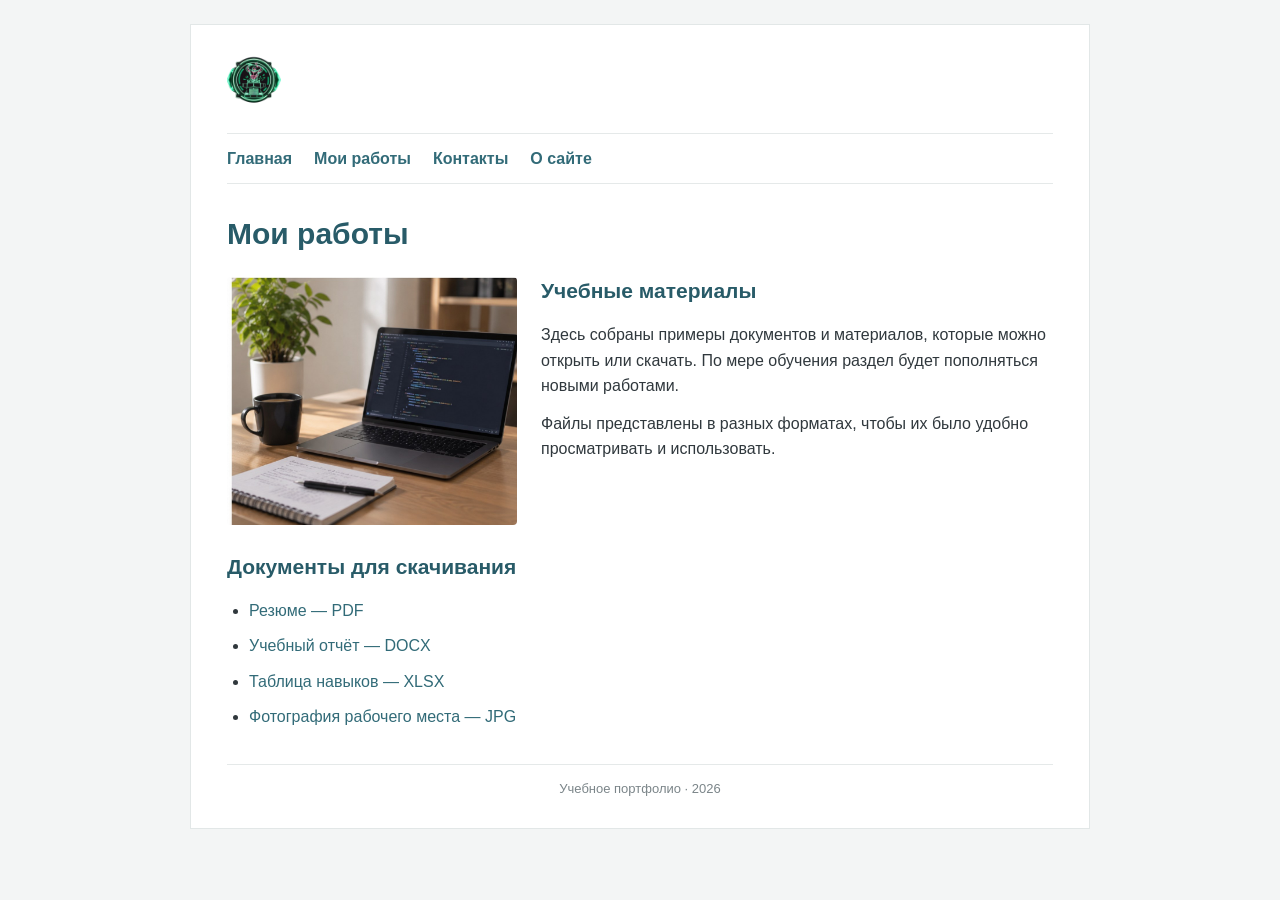
==== commit 44abf0f9: "Add files via upload" ====
--- a/1.html
+++ b/1.html
@@ -1,44 +1,33 @@
 <!DOCTYPE html>
 <html lang="ru">
 <head>
-    <meta charset="UTF-8">
-    <title>Моё портфолио — Работы</title>
-    <link rel="stylesheet" href="style.css">
+<meta charset="UTF-8">
+<meta name="viewport" content="width=device-width, initial-scale=1.0">
+<title>Мои работы</title>
+<link rel="stylesheet" href="style.css">
 </head>
-<body class="bg-page">
-
+<body class="works-page">
 <div class="container">
-    <a href="index.html">
-        <img src="images/logo.png" alt="На главную" class="logo">
-    </a>
-
-
-    <nav class="site-nav">
-        <a href="index.html">Главная</a>
-        <a href="1.html">Мои работы</a>
-        <a href="2.html">Контакты</a>
-        <a href="3.html">О сайте</a>
-    </nav>
-
-    <h1>Мои работы и документы</h1>
-
-    <div class="image-text">
-        <img src="images/work.jpg" alt="Ноутбук с открытым редактором кода на рабочем столе" class="work-image">
-        <div class="side-text">
-            <p>Здесь собраны примеры учебных материалов и файлов. Их можно открыть или скачать, чтобы посмотреть разные форматы документов.</p>
-            <h2>Документы для скачивания</h2>
-            <ul>
-                <li><a href="files/resume.pdf" target="_blank">📄 Пример резюме (PDF)</a></li>
-                <li><a href="files/report.docx" download>📝 Учебный отчёт (DOCX)</a></li>
-                <li><a href="files/skills.xlsx" download>📊 Таблица навыков (XLSX)</a></li>
-                <li><a href="images/work.jpg" target="_blank">🖼️ Фотография рабочего места (JPG)</a></li>
-            </ul>
-        </div>
-    </div>
-
-    <hr>
-    <p><a href="index.html">← Вернуться на главную</a></p>
+<header><a href="index.html" class="logo-link"><img src="images/logo.png" alt="Логотип — перейти на главную" class="logo"></a><nav class="site-nav">
+<a href="index.html">Главная</a>
+<a href="1.html">Мои работы</a>
+<a href="2.html">Контакты</a>
+<a href="3.html">О сайте</a>
+</nav></header>
+<main>
+<h1>Мои работы</h1>
+<div class="image-text work-intro">
+<img src="images/work.jpg" alt="Ноутбук с открытым редактором кода на рабочем столе" class="work-image">
+<div class="side-text"><h2>Учебные материалы</h2><p>Здесь собраны примеры документов и материалов, которые можно открыть или скачать. По мере обучения раздел будет пополняться новыми работами.</p><p>Файлы представлены в разных форматах, чтобы их было удобно просматривать и использовать.</p></div>
 </div>
-
+<h2>Документы для скачивания</h2>
+<ul class="file-list">
+<li><a href="files/resume.pdf" download>Резюме — PDF</a></li>
+<li><a href="files/report.docx" download>Учебный отчёт — DOCX</a></li>
+<li><a href="files/materials.xlsx" download>Таблица навыков — XLSX</a></li>
+<li><a href="images/work.jpg" download>Фотография рабочего места — JPG</a></li>
+</ul>
+</main><footer>Учебное портфолио · 2026</footer>
+</div>
 </body>
-</html>
+</html>
--- a/style.css
+++ b/style.css
@@ -1,167 +1,66 @@
-/* Базовые настройки */
+/* Общие настройки сайта */
+* { box-sizing: border-box; }
 body {
-    font-family: 'Segoe UI', Arial, sans-serif;
-    background-color: #f4f7f6; /* Светло-серый фон */
-    color: #333;
     margin: 0;
-    padding: 0;
+    padding: 24px;
+    font-family: Arial, sans-serif;
+    color: #30383d;
+    background: #f3f5f5;
     line-height: 1.6;
 }
-
-/* Центрируем весь контент на странице */
 .container {
-    max-width: 800px;
-    margin: 30px auto;
-    background-color: #ffffff; /* Белая карточка для контента */
-    padding: 40px;
-    border-radius: 8px;
-    box-shadow: 0 4px 15px rgba(0,0,0,0.05); /* Легкая тень */
+    max-width: 900px;
+    margin: 0 auto;
+    padding: 28px 36px;
+    background: #ffffff;
+    border: 1px solid #e2e7e7;
 }
-
-/* Цвет заголовков */
-h1, h2 {
-    color: #1a5f7a;
-    margin-top: 0;
-}
-
-/* Линия-разделитель */
-hr {
-    border: 0;
-    height: 1px;
-    background: #ddd;
-    margin: 30px 0;
-}
-
-/* Логотип */
-.logo {
-    width: 60px;
-    height: auto;
-    border-radius: 50%; /* Делает логотип круглым (если картинка квадратная) */
-}
-
-/* Главная картинка (аватар) */
-.avatar {
-    max-width: 100%;
-    height: auto;
-    border-radius: 8px;
-    margin: 20px 0;
-    display: block;
-}
-
-/* Картинка слева, текст справа — требование задания */
-.image-text {
-    display: flex;
-    align-items: flex-start;
-    gap: 25px;
-    margin: 20px 0;
-}
-
-.work-image {
-    display: block;
-    width: 38%;
-    max-width: 250px;
-    height: auto;
-    border-radius: 8px;
-}
-
-.side-text {
-    flex: 1;
-}
-.side-text p:first-child {
-    margin-top: 0;
-}
-
-/* Единая навигация на всех страницах */
+header { display: block; }
+.logo-link { display: inline-block; }
+.logo { width: 54px; height: 54px; object-fit: contain; display: block; }
 .site-nav {
     display: flex;
     flex-wrap: wrap;
-    gap: 18px;
-    margin: 18px 0 28px;
+    gap: 22px;
+    margin: 18px 0 30px;
     padding: 12px 0;
-    border-top: 1px solid #e5e5e5;
-    border-bottom: 1px solid #e5e5e5;
+    border-top: 1px solid #e5e9e9;
+    border-bottom: 1px solid #e5e9e9;
 }
-.site-nav a {
-    display: inline-block;
+a { color: #326b78; text-decoration: none; }
+a:hover { color: #1d4c57; text-decoration: underline; }
+.site-nav a { font-weight: bold; }
+h1, h2 { color: #285b68; line-height: 1.3; }
+h1 { margin: 0 0 16px; font-size: 30px; }
+h2 { margin-top: 28px; font-size: 21px; }
+p { margin: 12px 0; }
+.lead { font-size: 18px; color: #59666b; }
+.image-text { display: flex; align-items: flex-start; gap: 24px; margin: 24px 0; }
+.work-image { display: block; width: 38%; max-width: 290px; height: auto; border-radius: 4px; }
+.side-text { flex: 1; }
+.side-text h2 { margin-top: 0; }
+.text-link { display: inline-block; margin-top: 8px; font-weight: bold; }
+.portfolio-gif { display: block; width: 100%; max-width: 560px; height: auto; margin: 18px auto 28px; }
+table { width: 100%; border-collapse: collapse; margin: 16px 0 26px; }
+th, td { padding: 10px 12px; border: 1px solid #dfe5e5; text-align: left; }
+th { background: #edf3f3; color: #285b68; }
+.file-list { padding-left: 22px; }
+.file-list li { margin: 10px 0; }
+.contact-card { padding: 18px 22px; background: #f5f8f8; border-left: 3px solid #6c9ba4; }
+.note { color: #778186; font-size: 14px; }
+footer { margin-top: 34px; padding-top: 14px; border-top: 1px solid #e5e9e9; color: #7b8589; font-size: 13px; text-align: center; }
+/* Небольшая анимация заголовка */
+h1 { animation: appear 0.7s ease-out; }
+@keyframes appear { from { opacity: 0; transform: translateY(6px); } to { opacity: 1; transform: translateY(0); } }
+/* Фоновая картинка на странице «О сайте» */
+.about-page { background: #263238 url('images/bg.jpg') center center / cover fixed; }
+.about-page .container { background: rgba(255,255,255,0.94); }
+.about-panel { max-width: 680px; padding: 18px 22px; background: #ffffff; }
+@media (max-width: 620px) {
+    body { padding: 10px; }
+    .container { padding: 20px 16px; }
+    .site-nav { gap: 12px; }
+    .image-text { flex-direction: column; }
+    .work-image { width: 100%; max-width: 100%; }
+    h1 { font-size: 25px; }
 }
-
-/* Таблица */
-table {
-    width: 100%;
-    border-collapse: collapse;
-    margin: 20px 0;
-    background-color: #fff;
-}
-
-td {
-    padding: 12px;
-    border: 1px solid #ddd;
-    text-align: left;
-}
-
-tr:nth-child(even) {
-    background-color: #f9f9f9;
-}
-
-/* Ссылки */
-a {
-    color: #006699;
-    text-decoration: none;
-    font-weight: bold;
-}
-
-a:hover {
-    color: #ff6600;
-    text-decoration: underline;
-}
-
-/* Анимация (требование задания) */
-.main-title {
-    animation: pulse 2s infinite;
-}
-
-@keyframes pulse {
-    0% { transform: scale(1); }
-    50% { transform: scale(1.03); color: #2c8caf; }
-    100% { transform: scale(1); }
-}
-
-/* Фоновая картинка для страницы 1.html */
-.bg-page {
-    background-image: url('images/bg.jpg');
-    background-size: cover;
-    background-attachment: fixed;
-}
-.bg-page .container {
-    background-color: rgba(255, 255, 255, 0.95); /* Полупрозрачный белый фон, чтобы текст читался */
-}
-
-
-/* GIF-анимация рабочего пространства в портфолио */
-.portfolio-gif {
-    display: block;
-    width: 100%;
-    max-width: 640px;
-    height: auto;
-    margin: 20px auto 30px;
-    border-radius: 10px;
-    box-shadow: 0 4px 15px rgba(0, 0, 0, 0.12);
-}
-
-
-/* Чтобы блок с картинкой и текстом правильно выглядел на телефонах */
-@media (max-width: 600px) {
-    .container {
-        margin: 12px;
-        padding: 20px;
-    }
-
-    .image-text {
-        flex-direction: column;
-    }
-
-    .work-image {
-        width: 100%;
-        max-width: 100%;
-    }
-}
